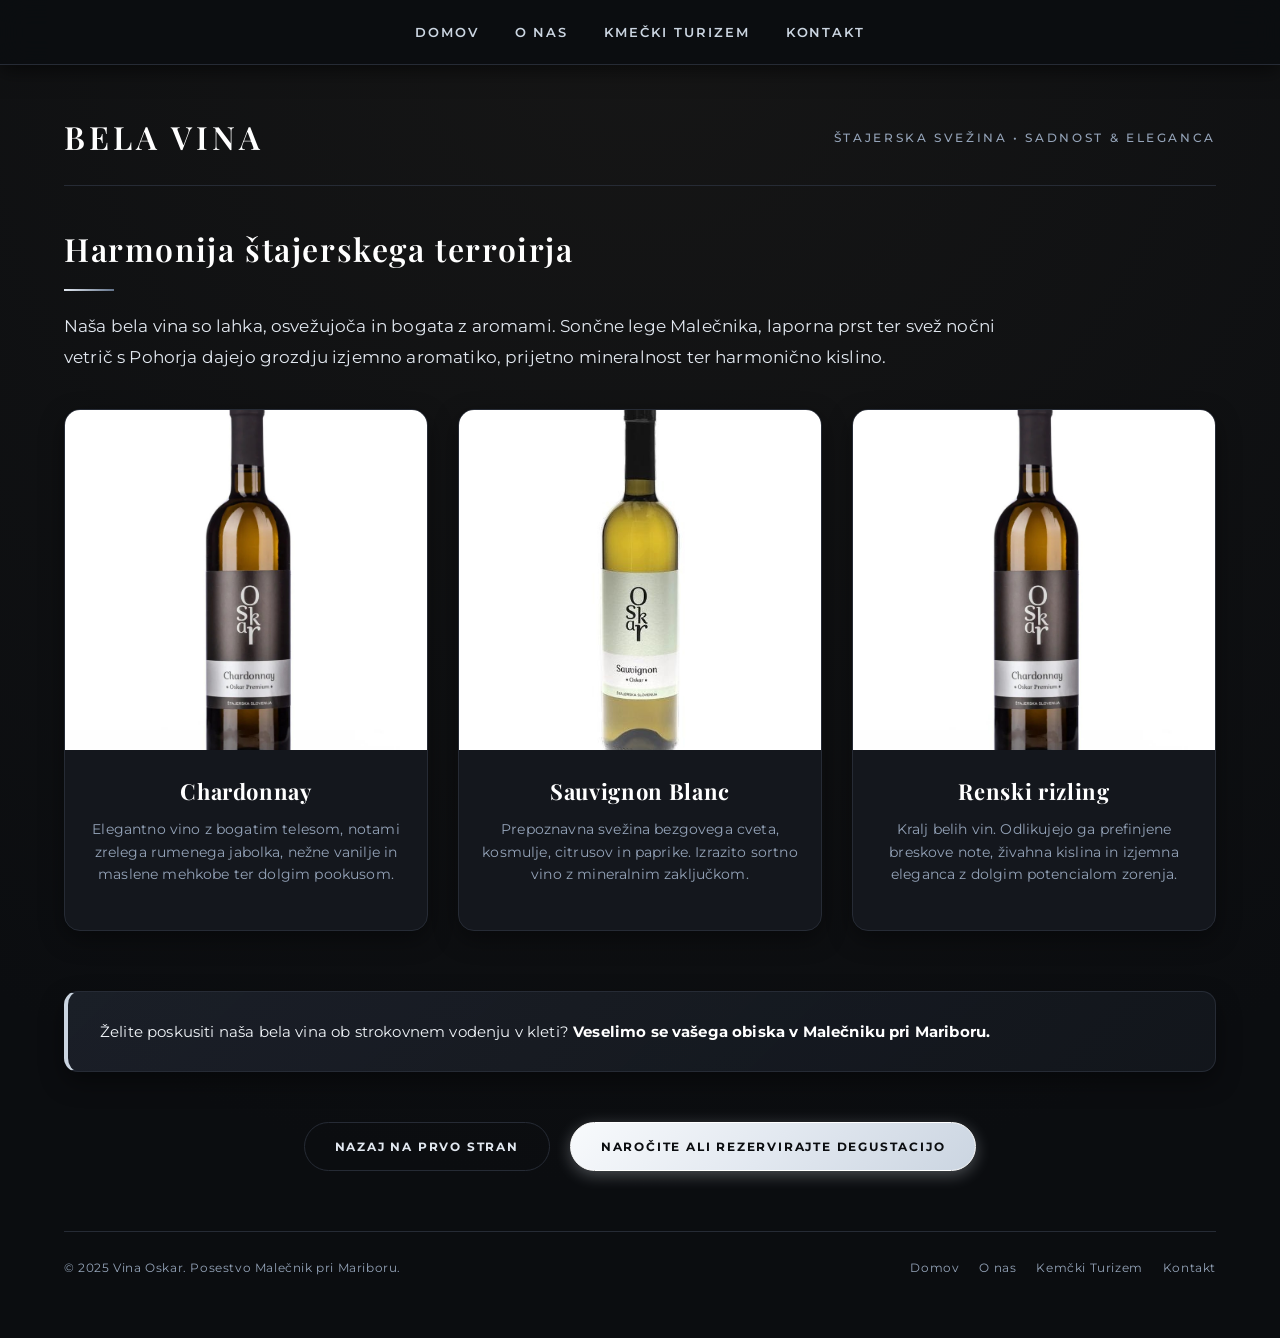
==== bela_vina.html @ 91c27f8f "Add initial website" ====
<!DOCTYPE html>
<html lang="sl">
<head>
  <meta charset="UTF-8">
  <meta name="viewport" content="width=device-width, initial-scale=1.0">
  <title>Bela vina — Vina Oskar</title>

  <!-- Ikona na zavihku -->
  <link rel="icon" href="images/oskar_title.jpg">

  <!-- Enoten stilski list -->
  <link rel="stylesheet" href="style.css">

  <!-- Googlovi pisavi: Playfair Display za naslove & Montserrat za berljivo besedilo -->
  <link rel="preconnect" href="https://fonts.googleapis.com">
  <link rel="preconnect" href="https://fonts.gstatic.com" crossorigin>
  <link href="https://fonts.googleapis.com/css2?family=Montserrat:ital,wght@0,300;0,400;0,500;0,600;0,700;1,400&family=Playfair+Display:ital,wght@0,500;0,600;0,700;1,400;1,600&display=swap" rel="stylesheet">
</head>

<body>

  <!-- FIKSNA ZGORNJA NAVIGACIJA -->
  <nav class="navbar">
    <ul class="nav-links">
      <li><a href="index.html">Domov</a></li>
      <li><a href="o_nas.html">O nas</a></li>
      <li><a href="kmecki_turizem.html">Kmečki Turizem</a></li>
      <li><a href="kontakt.html">Kontakt</a></li>
    </ul>
  </nav>

  <div class="container">

    <!-- GLAVA STRANI -->
    <header>
      <div class="brand">
        <h1>Bela vina</h1>
      </div>
      <div class="header-subtitle">
        <span>Štajerska svežina • Sadnost & Eleganca</span>
      </div>
    </header>

    <!-- UVOD V BELA VINA -->
    <section class="about-intro">
      <h2 class="section-title">Harmonija štajerskega terroirja</h2>
      <div class="gold-divider-left"></div>
      <p class="story-lead">
        Naša bela vina so lahka, osvežujoča in bogata z aromami. Sončne lege Malečnika, laporna prst ter svež nočni vetrič s Pohorja dajejo grozdju izjemno aromatiko, prijetno mineralnost ter harmonično kislino.
      </p>
    </section>

    <!-- KARTICE BELIH VIN -->
    <section class="cards">

      <!-- Chardonnay -->
      <div class="card">
        <div class="card-img-wrapper">
          <img src="images/belo.jpg" alt="Chardonnay Vina Oskar">
        </div>
        <h3>Chardonnay</h3>
        <p>Elegantno vino z bogatim telesom, notami zrelega rumenega jabolka, nežne vanilje in maslene mehkobe ter dolgim pookusom.</p>
      </div>

      <!-- Sauvignon Blanc -->
      <div class="card">
        <div class="card-img-wrapper">
          <img src="images/sauvignon.jpg" alt="Sauvignon Blanc Vina Oskar">
        </div>
        <h3>Sauvignon Blanc</h3>
        <p>Prepoznavna svežina bezgovega cveta, kosmulje, citrusov in paprike. Izrazito sortno vino z mineralnim zaključkom.</p>
      </div>

      <!-- Renski rizling -->
      <div class="card">
        <div class="card-img-wrapper">
          <img src="images/belo.jpg" alt="Renski rizling Vina Oskar">
        </div>
        <h3>Renski rizling</h3>
        <p>Kralj belih vin. Odlikujejo ga prefinjene breskove note, živahna kislina in izjemna eleganca z dolgim potencialom zorenja.</p>
      </div>

    </section>

    <!-- HITRI POZIV K DEGUSTACIJI -->
    <section class="visit-banner">
      <p>
        Želite poskusiti naša bela vina ob strokovnem vodenju v kleti? 
        <strong>Veselimo se vašega obiska v Malečniku pri Mariboru.</strong>
      </p>
    </section>

    <!-- CTA VRSTICA -->
    <div class="cta-row">
      <a href="index.html" class="btn-secondary">Nazaj na prvo stran</a>
      <a href="kontakt.html" class="btn-primary">Naročite ali rezervirajte degustacijo</a>
    </div>

    <!-- NOGA STRANI -->
    <footer>
      <p>© 2025 Vina Oskar. Posestvo Malečnik pri Mariboru.</p>
      <div class="footer-links">
        <a href="index.html">Domov</a>
        <a href="o_nas.html">O nas</a>
        <a href="kmecki_turizem.html">Kemčki Turizem</a>
        <a href="kontakt.html">Kontakt</a>
      </div>
    </footer>

  </div>

</body>
</html>
---- style.css ----
:root {
  --primary: #23272d;         /* Temen platinasto antracitni poudarek */
  --primary-dark: #121417;    /* Globok grafit */
  --secondary: #e2e8f0;       /* Žlahtno svetlo srebro / platina */
  --secondary-hover: #cbd5e1; /* Rahlo temnejši srebrni sijaj ob prehodu */
  --silver-accent: #94a3b8;   /* Srednje srebrn ton za subtilne elemente */
  --bg: #0b0d10;              /* Prestižna globoka črna barva z rahlim grafitnim pridihom */
  --surface: #14171d;         /* Površine kartic in okvirjev v obsidianu */
  --surface-border: #262b35;  /* Prefinjene srebrnkasto-grafitne obrobe */
  --text: #f1f5f9;            /* Čist, mehak srebrno-bel tekst z visoko berljivostjo */
  --text-muted: #94a3b8;      /* Srebrnkast sekundarni tekst */
  --font-serif: 'Playfair Display', Georgia, serif;
  --font-sans: 'Montserrat', system-ui, -apple-system, BlinkMacSystemFont, "Segoe UI", Roboto, sans-serif;
}

* {
  box-sizing: border-box;
}

body {
  font-family: var(--font-sans);
  background: var(--bg);
  background-image: radial-gradient(circle at 50% 0%, #161616 0%, #0b0d10 80%);
  color: var(--text);
  margin: 0;
  padding: 0;
  padding-top: 85px; /* Prostor za fiksno navigacijo */
  line-height: 1.75;
  letter-spacing: 0.01em;
  -webkit-font-smoothing: antialiased;
}

/* ============================================================
   1. Glavni vsebnik (Container)
   ============================================================ */
.container {
  max-width: 1200px;
  margin: 0 auto;
  padding: 0 24px 60px 24px;
  display: block;
  min-height: auto;
}

/* ============================================================
   2. Fiksna zgornja navigacija (Navbar & Nav-links)
   ============================================================ */
.navbar {
  position: fixed;
  top: 0;
  left: 0;
  width: 100%;
  z-index: 9999;
  background: rgba(11, 13, 16, 0.94);
  backdrop-filter: blur(14px);
  -webkit-backdrop-filter: blur(14px);
  box-shadow: 0 4px 20px rgba(0, 0, 0, 0.6);
  border-bottom: 1px solid var(--surface-border);
  padding: 0;
}

.nav-links {
  display: flex;
  justify-content: center;
  align-items: center;
  gap: 36px;
  list-style: none;
  max-width: 1200px;
  margin: 0 auto;
  padding: 18px 24px;
}

.nav-links li {
  margin: 0;
}

.nav-links a {
  text-decoration: none;
  color: #cbd5e1;
  font-size: 13px;
  font-weight: 600;
  letter-spacing: 0.15em;
  text-transform: uppercase;
  transition: all 0.25s ease;
  position: relative;
  padding-bottom: 4px;
}

.nav-links a:hover,
.nav-links a.active {
  color: #ffffff;
  text-shadow: 0 0 12px rgba(226, 232, 240, 0.6);
}

.nav-links a::after {
  content: '';
  position: absolute;
  bottom: 0;
  left: 0;
  width: 0;
  height: 2px;
  background: linear-gradient(90deg, #94a3b8, #ffffff, #94a3b8);
  transition: width 0.25s ease;
}

.nav-links a:hover::after,
.nav-links a.active::after {
  width: 100%;
}

/* ============================================================
   3. Glava strani (Header & Brand)
   ============================================================ */
header {
  display: flex;
  justify-content: space-between;
  align-items: center;
  padding: 24px 0 20px 0;
  border-bottom: 1px solid var(--surface-border);
  margin-bottom: 35px;
}

.brand {
  display: flex;
  align-items: center;
  gap: 14px;
}

.brand-monogram {
  width: 44px;
  height: 44px;
  border-radius: 50%;
  border: 1.5px solid var(--secondary);
  background: linear-gradient(135deg, #334155, #0f172a);
  display: inline-flex;
  align-items: center;
  justify-content: center;
  font-family: var(--font-serif);
  font-size: 22px;
  font-weight: 700;
  font-style: italic;
  color: #ffffff;
  box-shadow: 0 4px 14px rgba(0, 0, 0, 0.6);
}

header h1 {
  font-family: var(--font-serif);
  font-size: 32px;
  letter-spacing: 0.12em;
  text-transform: uppercase;
  margin: 0;
  color: #ffffff;
  font-weight: 600;
}

.header-subtitle span {
  font-size: 12px;
  text-transform: uppercase;
  letter-spacing: 0.22em;
  color: var(--silver-accent);
  font-weight: 500;
}

header .logo {
  height: 44px;
  width: auto;
  border-radius: 6px;
  border: 1px solid var(--surface-border);
}

/* ============================================================
   4. Hero sekcija (index.html)
   ============================================================ */
.hero {
  position: relative;
  margin-bottom: 40px;
  border-radius: 16px;
  overflow: hidden;
  box-shadow: 0 16px 40px rgba(0, 0, 0, 0.6);
  border: 1px solid var(--surface-border);
}

.hero img {
  width: 100%;
  height: 480px;
  object-fit: cover;
  display: block;
  filter: brightness(0.92) contrast(1.05);
  transition: transform 0.8s ease;
}

.hero:hover img {
  transform: scale(1.02);
}

.hero-overlay {
  position: absolute;
  inset: 0;
  background: linear-gradient(180deg, rgba(11,13,16,0.15) 0%, rgba(11,13,16,0.85) 100%);
  pointer-events: none;
}

.hero-badge {
  position: absolute;
  bottom: 24px;
  left: 24px;
  background: rgba(17, 21, 28, 0.9);
  backdrop-filter: blur(10px);
  border: 1px solid rgba(226, 232, 240, 0.4);
  color: #ffffff;
  padding: 8px 20px;
  border-radius: 30px;
  font-size: 11px;
  font-weight: 600;
  text-transform: uppercase;
  letter-spacing: 0.2em;
  box-shadow: 0 4px 15px rgba(0,0,0,0.5);
}

/* ============================================================
   5. Naslovi in delilne črte
   ============================================================ */
.intro-heading {
  text-align: center;
  margin: 45px 0 25px 0;
}

.intro-heading h2,
h2,
.section-title {
  font-family: var(--font-serif);
  font-size: 32px;
  color: #ffffff;
  letter-spacing: 0.05em;
  margin: 0;
  font-weight: 600;
}

/* Srebrni delilni črti */
.gold-divider {
  width: 60px;
  height: 2px;
  background: linear-gradient(90deg, transparent, #e2e8f0, transparent);
  margin: 14px auto 0 auto;
}

.gold-divider-left {
  width: 50px;
  height: 2px;
  background: linear-gradient(90deg, #e2e8f0, #64748b);
  margin: 12px 0 20px 0;
}

/* ============================================================
   6. Dva stolpca (.two-columns) & Vsebinski okvir (.box)
   ============================================================ */
.two-columns {
  display: flex;
  gap: 30px;
  margin: 30px 0 45px 0;
}

.box {
  flex: 1;
  padding: 38px;
  background: var(--surface);
  border-radius: 16px;
  border: 1px solid var(--surface-border);
  box-shadow: 0 10px 30px rgba(0, 0, 0, 0.4);
  position: relative;
}

.box::before {
  content: '';
  position: absolute;
  top: 0;
  left: 36px;
  width: 48px;
  height: 2px;
  background: linear-gradient(90deg, #ffffff, #94a3b8);
}

.box strong {
  font-family: var(--font-serif);
  font-size: 22px;
  color: #ffffff;
  font-weight: 600;
  display: inline-block;
  margin-bottom: 12px;
  letter-spacing: 0.02em;
}

.box p {
  color: var(--text);
  font-size: 15px;
  margin: 0;
  line-height: 1.85;
}

/* Seznam vin v okviru (.wine-variety-list za o_nas.html) */
.wine-variety-list {
  list-style: none;
  padding: 0;
  margin: 18px 0 0 0;
  display: flex;
  flex-direction: column;
  gap: 9px;
}

.wine-variety-list li {
  display: flex;
  justify-content: space-between;
  align-items: center;
  padding: 10px 16px;
  background: rgba(255, 255, 255, 0.035);
  border-radius: 8px;
  border-left: 2px solid var(--secondary);
  border: 1px solid rgba(148, 163, 184, 0.15);
  border-left-width: 3px;
  border-left-color: #cbd5e1;
  font-size: 14px;
}

.wine-variety-list li span {
  font-weight: 600;
  color: #ffffff;
}

.wine-variety-list li em {
  font-style: normal;
  font-size: 11px;
  text-transform: uppercase;
  letter-spacing: 0.12em;
  color: var(--silver-accent);
}

/* ============================================================
   7. Specifične sekcije za o_nas.html in turizem.html
   ============================================================ */
.about-intro {
  margin: 20px 0 35px 0;
}

.story-lead {
  font-size: 17px;
  line-height: 1.85;
  color: #e2e8f0;
  max-width: 960px;
}

.story-lead strong {
  color: #ffffff;
  border-bottom: 1px dotted var(--silver-accent);
}

/* Pas z vabilom na posestvo (.visit-banner) */
.visit-banner {
  background: linear-gradient(135deg, rgba(30, 35, 45, 0.8) 0%, rgba(18, 22, 28, 0.95) 100%);
  border: 1px solid var(--surface-border);
  border-left: 4px solid #cbd5e1;
  padding: 26px 32px;
  border-radius: 14px;
  margin: 35px 0 50px 0;
  box-shadow: 0 10px 25px rgba(0, 0, 0, 0.4);
}

.visit-banner p {
  margin: 0;
  font-size: 15px;
  line-height: 1.85;
  color: var(--text);
}

.visit-banner strong {
  color: #ffffff;
}

/* Predstavitev vinogradnika Mateja Markuša (.winemaker-profile) */
.winemaker-profile {
  margin: 50px 0;
}

.winemaker-card {
  display: grid;
  grid-template-columns: 360px 1fr;
  gap: 40px;
  background: var(--surface);
  border-radius: 20px;
  border: 1px solid var(--surface-border);
  padding: 40px;
  box-shadow: 0 16px 40px rgba(0, 0, 0, 0.5);
  align-items: start;
}

.winemaker-image-wrapper {
  position: relative;
  border-radius: 14px;
  overflow: hidden;
  border: 1px solid rgba(226, 232, 240, 0.25);
  box-shadow: 0 12px 28px rgba(0, 0, 0, 0.6);
}

.winemaker-photo {
  width: 100%;
  height: 480px;
  object-fit: cover;
  display: block;
  filter: contrast(1.05);
  transition: transform 0.6s ease;
}

.winemaker-image-wrapper:hover .winemaker-photo {
  transform: scale(1.03);
}

.winemaker-badge {
  position: absolute;
  bottom: 0;
  left: 0;
  right: 0;
  background: linear-gradient(180deg, transparent 0%, rgba(11, 13, 16, 0.96) 80%);
  padding: 24px 20px 16px 20px;
  text-align: center;
}

.winemaker-badge span {
  display: block;
  font-family: var(--font-serif);
  font-size: 20px;
  font-weight: 600;
  color: #ffffff;
}

.winemaker-badge small {
  display: block;
  font-size: 11px;
  text-transform: uppercase;
  letter-spacing: 0.18em;
  color: var(--silver-accent);
  margin-top: 4px;
}

.winemaker-text h2 {
  font-family: var(--font-serif);
  font-size: 32px;
  color: #ffffff;
  margin: 0 0 6px 0;
}

.winemaker-role {
  font-size: 12px;
  text-transform: uppercase;
  letter-spacing: 0.18em;
  color: var(--silver-accent);
  font-weight: 600;
  display: block;
}

.winemaker-text p {
  color: var(--text);
  font-size: 15px;
  line-height: 1.85;
  margin: 0 0 18px 0;
}

.winemaker-text .greeting {
  font-family: var(--font-serif);
  font-size: 19px;
  font-style: italic;
  color: #ffffff;
  margin-bottom: 14px;
}

.winemaker-quote {
  margin: 24px 0;
  padding: 20px 24px;
  background: rgba(30, 35, 45, 0.6);
  border-left: 3px solid #cbd5e1;
  border-radius: 0 10px 10px 0;
  font-family: var(--font-serif);
  font-size: 17px;
  font-style: italic;
  line-height: 1.65;
  color: #f1f5f9;
}

/* ============================================================
   8. Vinske kartice (.cards & .card za index.html in turizem.html)
   ============================================================ */
.cards {
  display: grid;
  grid-template-columns: repeat(auto-fit, minmax(320px, 1fr));
  gap: 30px;
  max-width: 1200px;
  margin: 0 auto 60px auto;
  padding: 0;
}

.card {
  background: var(--surface);
  border-radius: 16px;
  border: 1px solid var(--surface-border);
  box-shadow: 0 8px 24px rgba(0, 0, 0, 0.4);
  text-align: center;
  padding-bottom: 26px;
  overflow: hidden;
  display: flex;
  flex-direction: column;
  transition: all 0.35s cubic-bezier(0.16, 1, 0.3, 1);
}

.card:hover {
  transform: translateY(-8px);
  border-color: rgba(226, 232, 240, 0.45);
  box-shadow: 0 18px 36px rgba(0, 0, 0, 0.6), 0 0 20px rgba(226, 232, 240, 0.15);
}

.card-img-wrapper {
  position: relative;
  overflow: hidden;
  background: #080a0c;
  height: 340px;
}

.card img {
  width: 100%;
  height: 340px;
  object-fit: cover;
  transition: transform 0.6s ease;
  display: block;
}

.card:hover img {
  transform: scale(1.05);
}

.card-tag {
  position: absolute;
  top: 16px;
  left: 16px;
  background: rgba(15, 23, 42, 0.9);
  backdrop-filter: blur(8px);
  border: 1px solid rgba(66, 148, 255, 0.4);
  color: #ffffff;
  font-size: 10px;
  font-weight: 600;
  text-transform: uppercase;
  letter-spacing: 0.15em;
  padding: 5px 12px;
  border-radius: 20px;
  z-index: 2;
}

.card h3 {
  font-family: var(--font-serif);
  font-size: 22px;
  margin: 22px 16px 8px 16px;
  color: #ffffff;
  letter-spacing: 0.03em;
}

.card p {
  padding: 0 20px;
  font-size: 14px;
  color: var(--text-muted);
  line-height: 1.6;
  margin: 0 0 18px 0;
  flex-grow: 1;
}

/* Srebrni gumbi na karticah */
.card a {
  display: inline-block;
  margin: 0 auto;
  padding: 11px 24px;
  background: linear-gradient(135deg, #e2e8f0 0%, #cbd5e1 50%, #94a3b8 100%);
  color: #0b0d10;
  font-weight: 700;
  font-size: 12px;
  letter-spacing: 0.15em;
  text-transform: uppercase;
  text-decoration: none;
  border-radius: 30px;
  width: 160px;
  box-shadow: 0 4px 14px rgba(226, 232, 240, 0.25);
  transition: all 0.25s ease;
  border: 1px solid #ffffff;
}

.card a:hover {
  background: #ffffff;
  color: #000000;
  box-shadow: 0 6px 20px rgba(255, 255, 255, 0.45);
  transform: translateY(-2px);
}

/* ============================================================
   9. Kartica .card2 (za podstrani z vini v srebrno-črnem slogu)
   ============================================================ */
.card2 {
  background: #181d24;
  color: #f1f5f9;
  border-radius: 16px;
  box-shadow: 0 10px 30px rgba(0, 0, 0, 0.45);
  text-align: center;
  padding-bottom: 24px;
  overflow: hidden;
  border: 1px solid var(--surface-border);
  transition: all 0.3s ease;
}

.card2:hover {
  transform: translateY(-6px);
  border-color: rgba(226, 232, 240, 0.4);
  box-shadow: 0 18px 36px rgba(0, 0, 0, 0.6);
}

.card2 img {
  width: 100%;
  height: 320px;
  object-fit: cover;
  display: block;
}

.card2 h3 {
  font-family: var(--font-serif);
  font-size: 22px;
  margin: 20px 16px 8px 16px;
  color: #ffffff;
}

.card2 p {
  padding: 0 20px;
  font-size: 14px;
  color: var(--text-muted);
  line-height: 1.6;
}

.card2 a {
  display: inline-block;
  margin-top: 10px;
  padding: 10px 24px;
  background: linear-gradient(135deg, #e2e8f0 0%, #94a3b8 100%);
  color: #0b0d10;
  font-weight: 700;
  font-size: 12px;
  letter-spacing: 0.15em;
  text-transform: uppercase;
  text-decoration: none;
  border-radius: 30px;
  width: 160px;
  transition: all 0.25s ease;
  border: 1px solid #ffffff;
}

.card2 a:hover {
  background: #ffffff;
  color: #000000;
  box-shadow: 0 4px 16px rgba(255, 255, 255, 0.4);
}

/* ============================================================
   10. CTA gumbi (.btn-primary, .btn-secondary)
   ============================================================ */
.cta-row {
  display: flex;
  justify-content: center;
  gap: 20px;
  margin: 50px 0 20px 0;
}

.btn-primary,
.btn-secondary {
  display: inline-block;
  padding: 13px 30px;
  border-radius: 30px;
  text-decoration: none;
  font-size: 12px;
  font-weight: 700;
  letter-spacing: 0.15em;
  text-transform: uppercase;
  transition: all 0.25s ease;
  text-align: center;
}

.btn-primary {
  background: linear-gradient(135deg, #f8fafc 0%, #e2e8f0 50%, #cbd5e1 100%);
  color: #0b0d10;
  border: 1px solid #ffffff;
  box-shadow: 0 4px 16px rgba(226, 232, 240, 0.3);
}

.btn-primary:hover {
  background: #ffffff;
  color: #000000;
  transform: translateY(-2px);
  box-shadow: 0 6px 22px rgba(255, 255, 255, 0.5);
}

.btn-secondary {
  background: transparent;
  color: #e2e8f0;
  border: 1px solid var(--surface-border);
}

.btn-secondary:hover {
  border-color: #cbd5e1;
  color: #ffffff;
  transform: translateY(-2px);
  background: rgba(255, 255, 255, 0.05);
}

/* ============================================================
   11. Obrazci, gumbi in kontaktna kartica (.contact-card, .socials)
   ============================================================ */
form input,
form textarea,
form select {
  padding: 14px 16px;
  margin: 10px 0 16px 0;
  width: 100%;
  background: #0d1014;
  border: 1px solid var(--surface-border);
  color: #ffffff;
  border-radius: 8px;
  font-family: var(--font-sans);
  font-size: 14px;
  transition: border-color 0.2s ease;
}

form input:focus,
form textarea:focus {
  outline: none;
  border-color: var(--secondary);
  box-shadow: 0 0 12px rgba(226, 232, 240, 0.25);
}

button,
form button {
  background: linear-gradient(135deg, #e2e8f0 0%, #94a3b8 100%);
  color: #0b0d10;
  border: 1px solid #ffffff;
  border-radius: 30px;
  padding: 14px 28px;
  font-size: 12px;
  letter-spacing: 0.15em;
  text-transform: uppercase;
  font-weight: 700;
  cursor: pointer;
  transition: all 0.25s ease;
  width: 100%;
  display: block;
  box-shadow: 0 4px 14px rgba(226, 232, 240, 0.2);
}

button:hover,
form button:hover {
  background: #ffffff;
  color: #000000;
  box-shadow: 0 6px 20px rgba(255, 255, 255, 0.4);
}

.contact-card {
  background: var(--surface);
  padding: 40px;
  border-radius: 16px;
  border: 1px solid var(--surface-border);
  box-shadow: 0 12px 36px rgba(0,0,0,0.5);
  max-width: 540px;
  margin: 40px auto;
  text-align: center;
}

.contact-card h2 {
  font-family: var(--font-serif);
  font-size: 26px;
  margin-top: 0;
  margin-bottom: 24px;
  color: #ffffff;
}

.contact-card p {
  margin: 14px 0;
  font-size: 16px;
  color: var(--text);
  border-bottom: 1px dashed var(--surface-border);
  padding-bottom: 12px;
}

.socials {
  margin-top: 30px;
  display: flex;
  justify-content: center;
  gap: 16px;
}

.socials a {
  width: 48px;
  height: 48px;
  border-radius: 50%;
  background: rgba(255, 255, 255, 0.05);
  border: 1px solid var(--surface-border);
  display: inline-flex;
  align-items: center;
  justify-content: center;
  font-size: 20px;
  color: #cbd5e1;
  transition: all 0.25s ease;
  text-decoration: none;
}

.socials a:hover {
  background: #ffffff;
  color: #0b0d10;
  border-color: #ffffff;
  transform: translateY(-3px);
  box-shadow: 0 6px 18px rgba(255, 255, 255, 0.4);
}

/* ============================================================
   12. Noga strani (Footer)
   ============================================================ */
footer {
  display: flex;
  justify-content: space-between;
  align-items: center;
  margin-top: 60px;
  padding-top: 25px;
  border-top: 1px solid var(--surface-border);
  color: var(--text-muted);
  font-size: 12px;
  letter-spacing: 0.05em;
}

footer p {
  margin: 0;
}

.footer-links {
  display: flex;
  gap: 20px;
}

.footer-links a {
  color: var(--text-muted);
  text-decoration: none;
  font-size: 12px;
  transition: color 0.2s ease;
}

.footer-links a:hover {
  color: #ffffff;
}

/* ============================================================
   13. Mobilna odzivnost (@media)
   ============================================================ */
@media (max-width: 900px) {
  .winemaker-card {
    grid-template-columns: 1fr;
  }

  .winemaker-photo {
    height: 380px;
  }
}

@media (max-width: 768px) {
  body {
    padding-top: 110px;
  }

  .nav-links {
    gap: 18px;
    padding: 14px 16px;
    flex-wrap: wrap;
  }

  .nav-links a {
    font-size: 11px;
  }

  header {
    flex-direction: column;
    text-align: center;
    gap: 12px;
  }

  .hero img {
    height: 300px;
  }

  .two-columns {
    flex-direction: column;
  }

  .box {
    padding: 24px;
  }

  .cards {
    grid-template-columns: 1fr;
    gap: 24px;
  }

  .cta-row {
    flex-direction: column;
  }

  .btn-primary,
  .btn-secondary {
    width: 100%;
  }

  footer {
    flex-direction: column;
    gap: 15px;
    text-align: center;
  }
}

    /* Predstavitveni pas za kmečki turizem in degustacije */
    .feature-banner {
      background: linear-gradient(135deg, rgba(20, 23, 29, 0.95) 0%, rgba(11, 13, 16, 0.98) 100%);
      border: 1px solid var(--surface-border);
      border-radius: 16px;
      padding: 40px;
      margin: 50px 0;
      display: grid;
      grid-template-columns: 1.2fr 0.8fr;
      gap: 35px;
      align-items: center;
      box-shadow: 0 12px 35px rgba(0,0,0,0.5);
    }
    .feature-banner h3 {
      font-family: var(--font-serif);
      font-size: 28px;
      color: #ffffff;
      margin: 0 0 12px 0;
    }
    .feature-banner p {
      color: var(--text-muted);
      font-size: 14px;
      line-height: 1.8;
      margin: 0 0 20px 0;
    }
    .feature-highlights {
      list-style: none;
      padding: 0;
      margin: 0 0 25px 0;
      display: flex;
      flex-direction: column;
      gap: 8px;
    }
    .feature-highlights li {
      font-size: 13px;
      color: #e2e8f0;
      display: flex;
      align-items: center;
      gap: 10px;
    }
    .feature-highlights li::before {
      content: '✓';
      color: var(--secondary);
      font-weight: bold;
    }

    /* Hitre praktične informacije za obiskovalce */
    .quick-info-grid {
      display: grid;
      grid-template-columns: repeat(auto-fit, minmax(280px, 1fr));
      gap: 25px;
      margin: 45px 0 20px 0;
    }
    .info-box {
      background: var(--surface);
      border: 1px solid var(--surface-border);
      border-radius: 14px;
      padding: 28px;
      text-align: center;
    }
    .info-box h4 {
      font-family: var(--font-serif);
      font-size: 19px;
      color: #ffffff;
      margin: 0 0 10px 0;
    }
    .info-box p {
      font-size: 13px;
      color: var(--text-muted);
      margin: 0;
      line-height: 1.7;
    }

    @media (max-width: 850px) {
      .feature-banner {
        grid-template-columns: 1fr;
        padding: 28px;
      }
    }

    .location img {
      width: 100%;
      height: 90%;
      border-radius: 15px;
    }
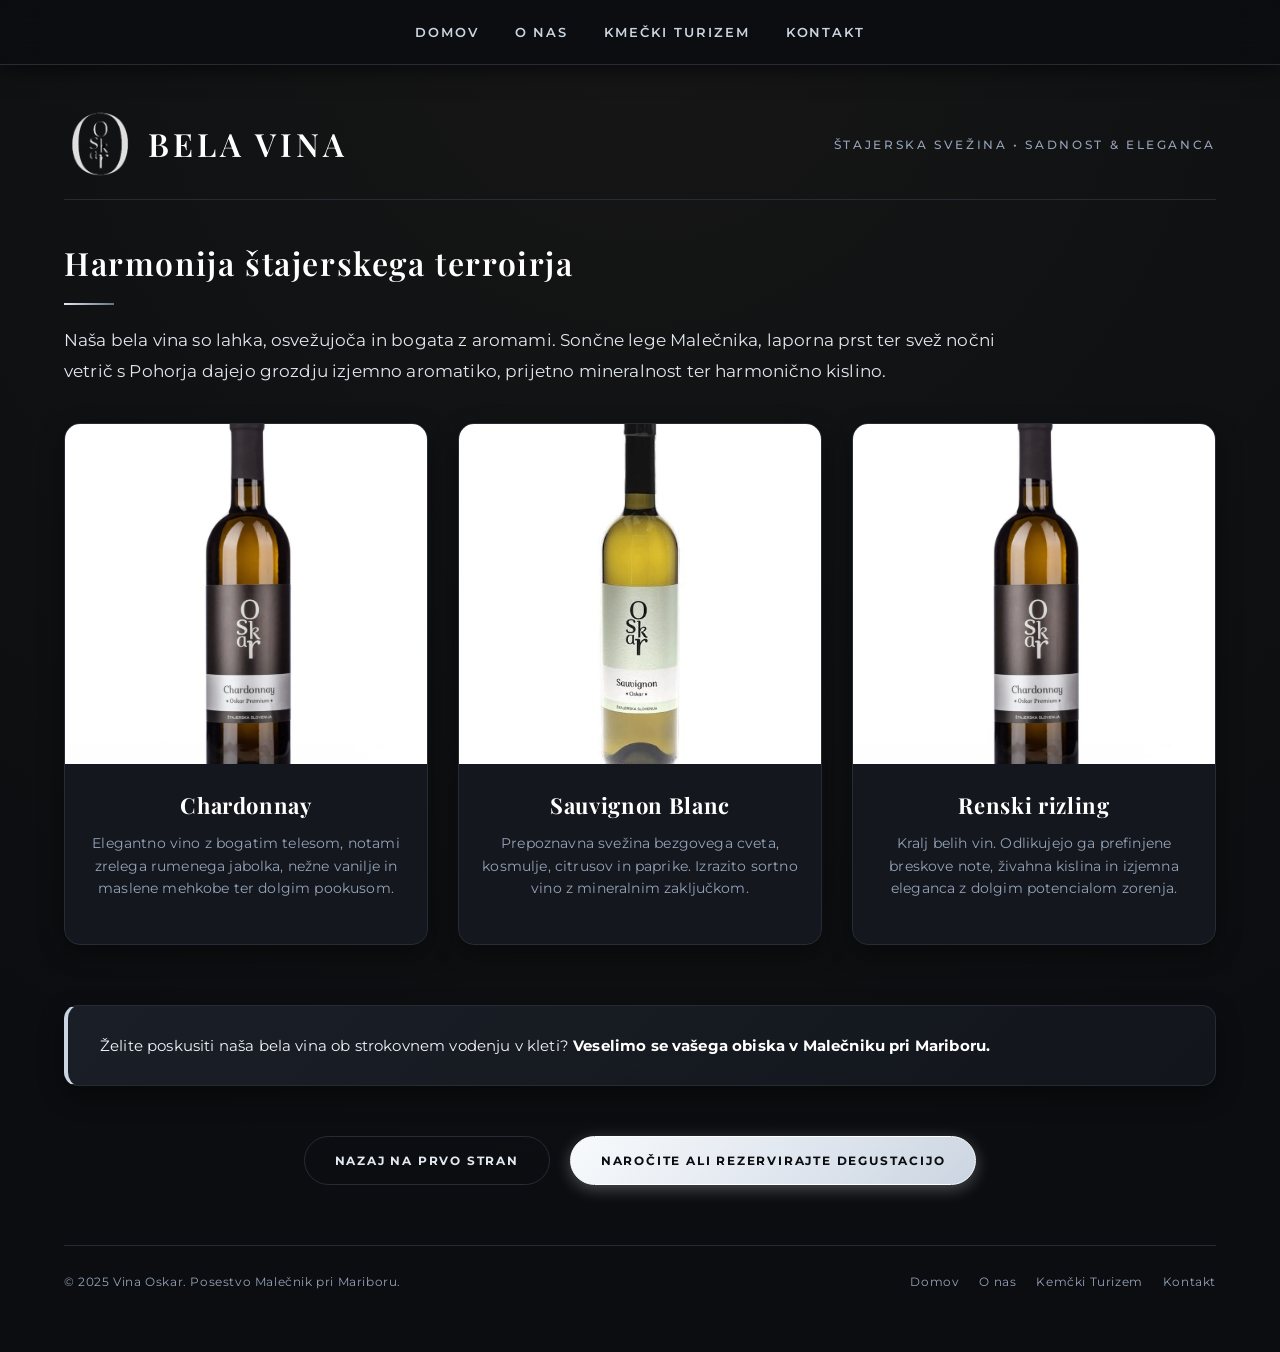
==== commit bfda6503: "update website" ====
--- a/bela_vina.html
+++ b/bela_vina.html
@@ -6,7 +6,7 @@
   <title>Bela vina — Vina Oskar</title>
 
   <!-- Ikona na zavihku -->
-  <link rel="icon" href="images/oskar_title.jpg">
+  <link rel="icon" href="images/oskar_title.png">
 
   <!-- Enoten stilski list -->
   <link rel="stylesheet" href="style.css">
@@ -34,6 +34,7 @@
     <!-- GLAVA STRANI -->
     <header>
       <div class="brand">
+        <img src="images/oskar_beli_logo.png" alt="oskar beli logo">
         <h1>Bela vina</h1>
       </div>
       <div class="header-subtitle">
--- a/style.css
+++ b/style.css
@@ -140,6 +140,12 @@
   font-style: italic;
   color: #ffffff;
   box-shadow: 0 4px 14px rgba(0, 0, 0, 0.6);
+}
+
+.brand img {
+  width: 70px;
+  height: 70px;
+  border-radius: 15px;
 }
 
 header h1 {
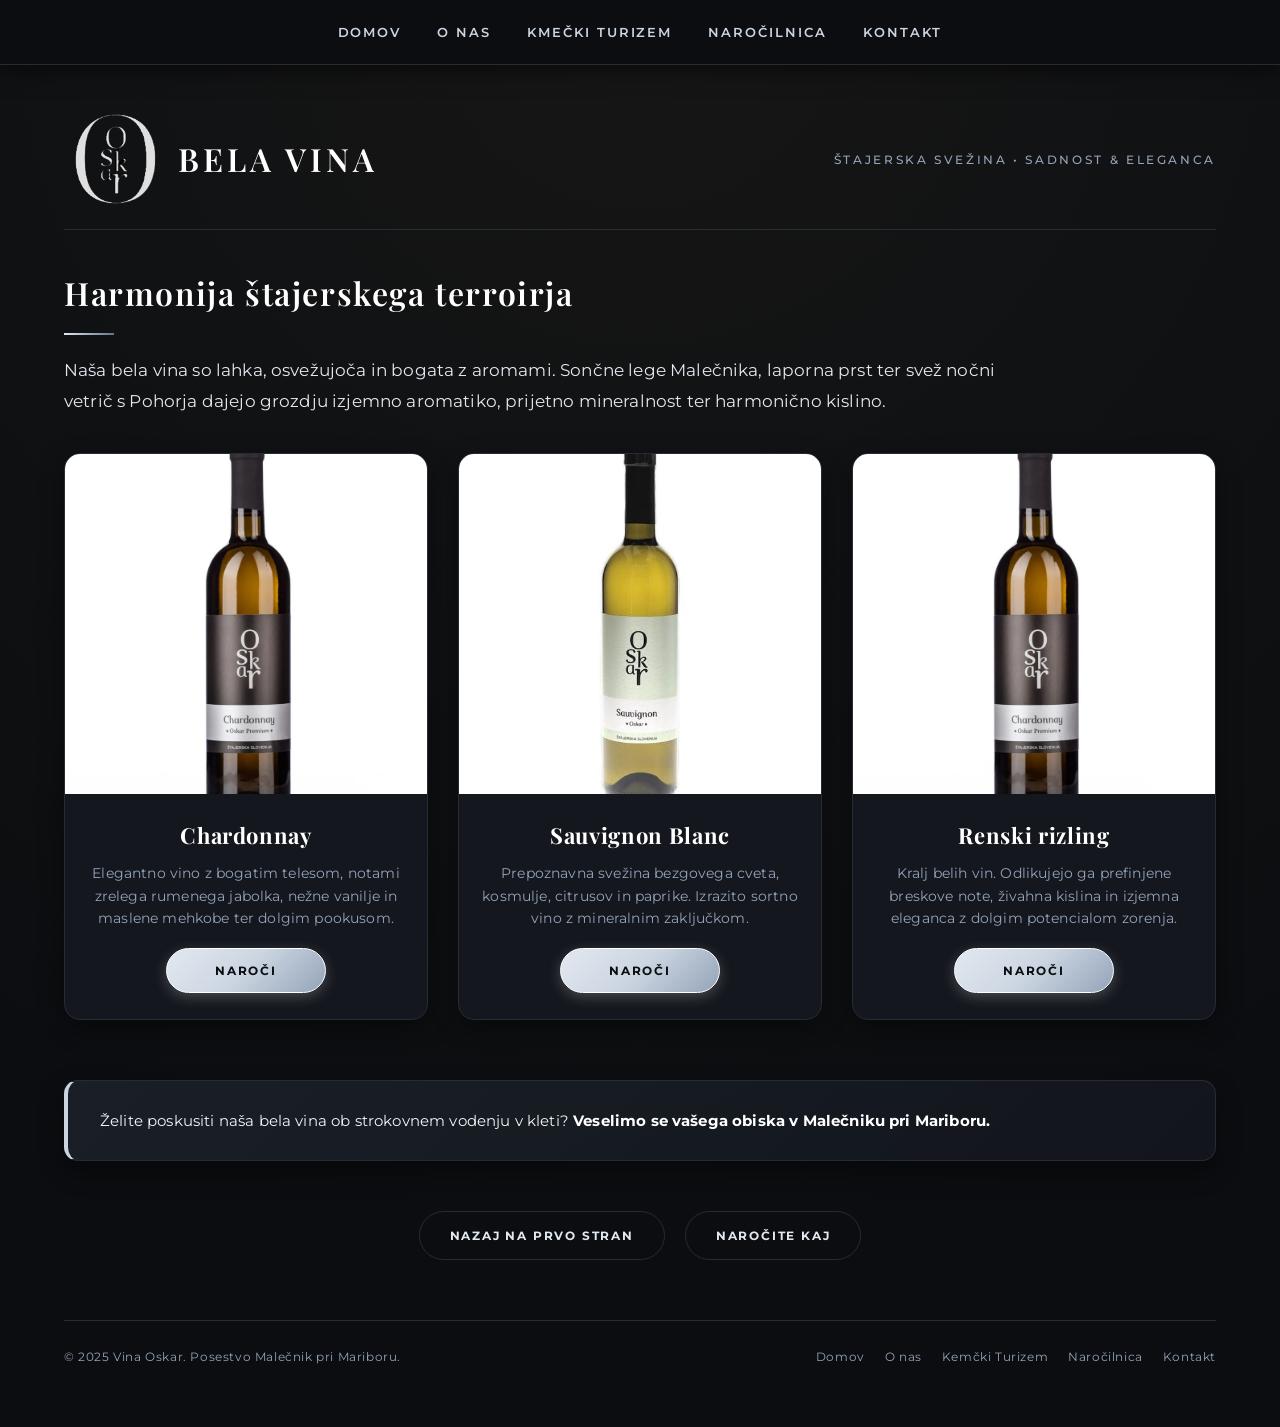
==== commit 9d9a3441: "Merge pull request #1 from J4kob09/nova-stran Posodobljena stran (Obrazec za naročila)" ====
--- a/bela_vina.html
+++ b/bela_vina.html
@@ -25,6 +25,7 @@
       <li><a href="index.html">Domov</a></li>
       <li><a href="o_nas.html">O nas</a></li>
       <li><a href="kmecki_turizem.html">Kmečki Turizem</a></li>
+      <li><a href="narocilnica.html">Naročilnica</a></li>
       <li><a href="kontakt.html">Kontakt</a></li>
     </ul>
   </nav>
@@ -61,6 +62,7 @@
         </div>
         <h3>Chardonnay</h3>
         <p>Elegantno vino z bogatim telesom, notami zrelega rumenega jabolka, nežne vanilje in maslene mehkobe ter dolgim pookusom.</p>
+        <a href="narocilnica.html">Naroči</a>
       </div>
 
       <!-- Sauvignon Blanc -->
@@ -70,6 +72,7 @@
         </div>
         <h3>Sauvignon Blanc</h3>
         <p>Prepoznavna svežina bezgovega cveta, kosmulje, citrusov in paprike. Izrazito sortno vino z mineralnim zaključkom.</p>
+        <a href="narocilnica.html">Naroči</a>
       </div>
 
       <!-- Renski rizling -->
@@ -79,6 +82,7 @@
         </div>
         <h3>Renski rizling</h3>
         <p>Kralj belih vin. Odlikujejo ga prefinjene breskove note, živahna kislina in izjemna eleganca z dolgim potencialom zorenja.</p>
+        <a href="narocilnica.html">Naroči</a>
       </div>
 
     </section>
@@ -94,7 +98,7 @@
     <!-- CTA VRSTICA -->
     <div class="cta-row">
       <a href="index.html" class="btn-secondary">Nazaj na prvo stran</a>
-      <a href="kontakt.html" class="btn-primary">Naročite ali rezervirajte degustacijo</a>
+      <a href="narocilnica.html" class="btn-secondary">Naročite kaj</a>
     </div>
 
     <!-- NOGA STRANI -->
@@ -104,6 +108,7 @@
         <a href="index.html">Domov</a>
         <a href="o_nas.html">O nas</a>
         <a href="kmecki_turizem.html">Kemčki Turizem</a>
+        <a href="narocilnica.html">Naročilnica</a>
         <a href="kontakt.html">Kontakt</a>
       </div>
     </footer>
--- a/style.css
+++ b/style.css
@@ -1,14 +1,14 @@
 :root {
-  --primary: #23272d;         /* Temen platinasto antracitni poudarek */
-  --primary-dark: #121417;    /* Globok grafit */
-  --secondary: #e2e8f0;       /* Žlahtno svetlo srebro / platina */
-  --secondary-hover: #cbd5e1; /* Rahlo temnejši srebrni sijaj ob prehodu */
-  --silver-accent: #94a3b8;   /* Srednje srebrn ton za subtilne elemente */
-  --bg: #0b0d10;              /* Prestižna globoka črna barva z rahlim grafitnim pridihom */
-  --surface: #14171d;         /* Površine kartic in okvirjev v obsidianu */
-  --surface-border: #262b35;  /* Prefinjene srebrnkasto-grafitne obrobe */
-  --text: #f1f5f9;            /* Čist, mehak srebrno-bel tekst z visoko berljivostjo */
-  --text-muted: #94a3b8;      /* Srebrnkast sekundarni tekst */
+  --primary: #23272d;
+  --primary-dark: #121417;
+  --secondary: #e2e8f0;
+  --secondary-hover: #cbd5e1;
+  --silver-accent: #94a3b8;
+  --bg: #0b0d10;
+  --surface: #14171d;
+  --surface-border: #262b35;
+  --text: #f1f5f9;
+  --text-muted: #94a3b8;
   --font-serif: 'Playfair Display', Georgia, serif;
   --font-sans: 'Montserrat', system-ui, -apple-system, BlinkMacSystemFont, "Segoe UI", Roboto, sans-serif;
 }
@@ -143,8 +143,8 @@
 }
 
 .brand img {
-  width: 70px;
-  height: 70px;
+  width: 100px;
+  height: 100px;
   border-radius: 15px;
 }
 
@@ -1008,4 +1008,251 @@
       width: 100%;
       height: 90%;
       border-radius: 15px;
+    }
+
+    /* Dodatni specifični slogi za naročilnico vin narocilnica.html */
+    .order-container {
+      max-width: 960px;
+      margin: 0 auto;
+    }
+
+    .order-intro-card {
+      background: var(--surface);
+      border: 1px solid var(--surface-border);
+      border-radius: 16px;
+      padding: 30px;
+      margin-bottom: 40px;
+      border-left: 4px solid var(--secondary);
+    }
+    .order-intro-card p {
+      margin: 0;
+      font-size: 15px;
+      color: var(--text);
+      line-height: 1.8;
+    }
+    .order-intro-card strong {
+      color: #ffffff;
+    }
+
+    .order-section-title {
+      font-family: var(--font-serif);
+      font-size: 24px;
+      color: #ffffff;
+      margin: 35px 0 15px 0;
+      padding-bottom: 10px;
+      border-bottom: 1px solid var(--surface-border);
+      display: flex;
+      align-items: center;
+      justify-content: space-between;
+    }
+    .order-section-title span {
+      font-family: var(--font-sans);
+      font-size: 11px;
+      text-transform: uppercase;
+      letter-spacing: 0.15em;
+      color: var(--silver-accent);
+      font-weight: 600;
+    }
+
+    .wine-order-grid {
+      display: flex;
+      flex-direction: column;
+      gap: 16px;
+      margin-bottom: 35px;
+    }
+
+    .wine-order-row {
+      background: var(--surface);
+      border: 1px solid var(--surface-border);
+      border-radius: 12px;
+      padding: 16px 20px;
+      display: flex;
+      align-items: center;
+      justify-content: space-between;
+      gap: 20px;
+      transition: border-color 0.25s ease, background 0.25s ease;
+    }
+    .wine-order-row:hover {
+      border-color: rgba(226, 232, 240, 0.4);
+      background: #171b23;
+    }
+
+    .wine-order-info {
+      display: flex;
+      align-items: center;
+      gap: 16px;
+      flex: 1;
+    }
+
+    .wine-thumb {
+      width: 52px;
+      height: 52px;
+      border-radius: 8px;
+      object-fit: cover;
+      border: 1px solid var(--surface-border);
+      background: #080a0c;
+      flex-shrink: 0;
+    }
+
+    .wine-name-desc h4 {
+      font-family: var(--font-serif);
+      font-size: 18px;
+      color: #ffffff;
+      margin: 0 0 4px 0;
+    }
+    .wine-name-desc p {
+      font-size: 12px;
+      color: var(--text-muted);
+      margin: 0;
+    }
+
+    .wine-order-controls {
+      display: flex;
+      align-items: center;
+      gap: 16px;
+      flex-shrink: 0;
+    }
+
+    .wine-packaging {
+      font-size: 12px;
+      color: var(--silver-accent);
+      text-transform: uppercase;
+      letter-spacing: 0.08em;
+    }
+
+    .qty-input-wrapper {
+      display: flex;
+      align-items: center;
+      gap: 8px;
+    }
+
+    .qty-input-wrapper input {
+      width: 75px;
+      padding: 10px 12px;
+      margin: 0;
+      text-align: center;
+      font-size: 15px;
+      font-weight: 700;
+      color: #ffffff;
+      background: #0b0d10;
+      border: 1px solid var(--surface-border);
+      border-radius: 8px;
+    }
+    .qty-input-wrapper input:focus {
+      border-color: var(--secondary);
+      box-shadow: 0 0 10px rgba(226, 232, 240, 0.3);
+    }
+    .qty-unit {
+      font-size: 12px;
+      color: var(--silver-accent);
+      min-width: 35px;
+    }
+
+    .customer-form-card {
+      background: var(--surface);
+      border: 1px solid var(--surface-border);
+      border-radius: 16px;
+      padding: 35px;
+      margin-top: 30px;
+      box-shadow: 0 12px 35px rgba(0, 0, 0, 0.4);
+    }
+
+    .form-grid-2 {
+      display: grid;
+      grid-template-columns: 1fr 1fr;
+      gap: 18px;
+    }
+
+    .form-group {
+      margin-bottom: 6px;
+    }
+    .form-group label {
+      display: block;
+      font-size: 12px;
+      font-weight: 600;
+      text-transform: uppercase;
+      letter-spacing: 0.1em;
+      color: var(--secondary);
+      margin-bottom: 6px;
+    }
+
+    .delivery-options {
+      display: grid;
+      grid-template-columns: 1fr 1fr;
+      gap: 15px;
+      margin: 12px 0 20px 0;
+    }
+
+    .radio-option {
+      background: #0d1014;
+      border: 1px solid var(--surface-border);
+      border-radius: 10px;
+      padding: 14px 18px;
+      display: flex;
+      align-items: flex-start;
+      gap: 12px;
+      cursor: pointer;
+      transition: border-color 0.2s ease;
+    }
+    .radio-option:hover {
+      border-color: var(--secondary);
+    }
+    .radio-option input[type="radio"] {
+      width: auto;
+      margin-top: 4px;
+      cursor: pointer;
+    }
+    .radio-text strong {
+      display: block;
+      font-size: 14px;
+      color: #ffffff;
+      margin-bottom: 2px;
+    }
+    .radio-text span {
+      font-size: 12px;
+      color: var(--text-muted);
+      line-height: 1.4;
+      display: block;
+    }
+
+    .order-notes {
+      margin-top: 10px;
+    }
+
+    .order-guarantee-strip {
+      display: grid;
+      grid-template-columns: repeat(auto-fit, minmax(220px, 1fr));
+      gap: 15px;
+      margin: 35px 0 15px 0;
+    }
+    .guarantee-box {
+      background: rgba(255, 255, 255, 0.02);
+      border: 1px solid var(--surface-border);
+      border-radius: 10px;
+      padding: 16px 20px;
+      display: flex;
+      align-items: center;
+      gap: 12px;
+      font-size: 13px;
+      color: #e2e8f0;
+    }
+    .guarantee-box span {
+      font-size: 20px;
+    }
+
+    @media (max-width: 768px) {
+      .wine-order-row {
+        flex-direction: column;
+        align-items: flex-start;
+      }
+      .wine-order-controls {
+        width: 100%;
+        justify-content: space-between;
+      }
+      .form-grid-2 {
+        grid-template-columns: 1fr;
+      }
+      .delivery-options {
+        grid-template-columns: 1fr;
+      }
     }
